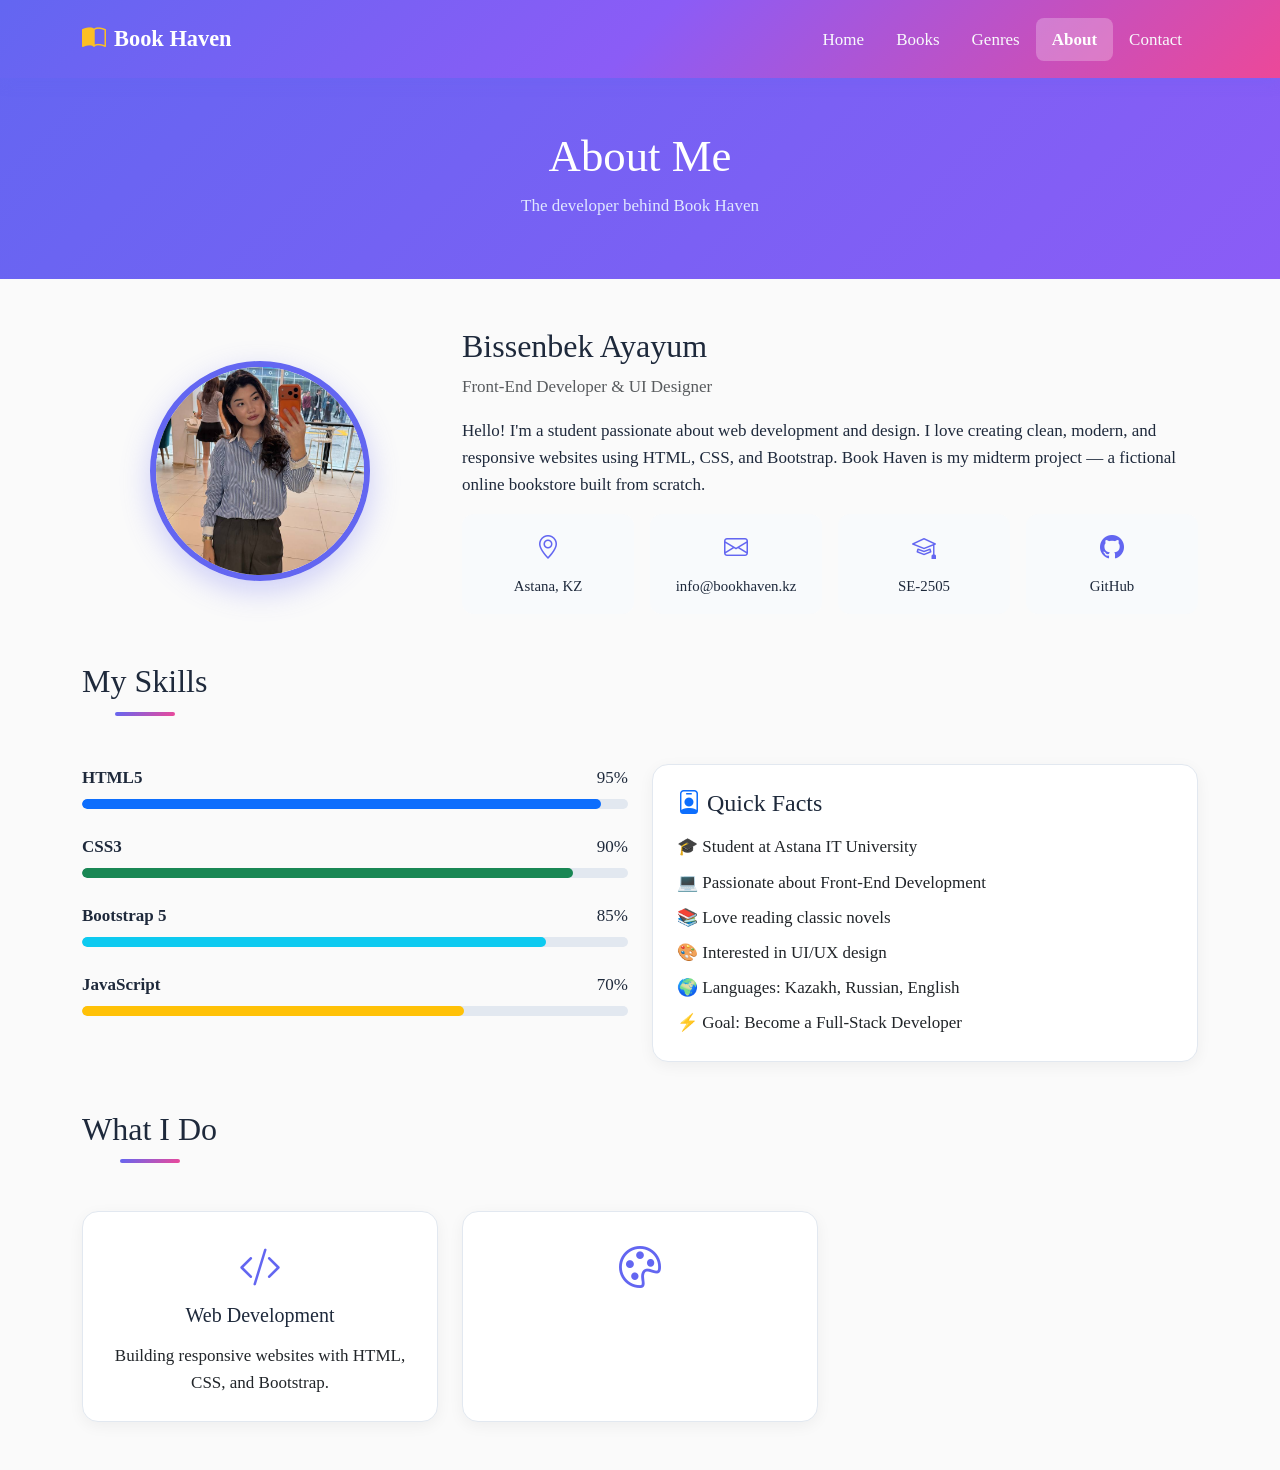
==== about.html @ 8545634e "Add book cover images and complete midterm project" ====
<!DOCTYPE html>
<html lang="en">
<head>
    <meta charset="UTF-8">
    <meta name="viewport" content="width=device-width, initial-scale=1.0">
    <title>About — Book Haven</title>
    <link href="https://cdn.jsdelivr.net/npm/bootstrap@5.3.3/dist/css/bootstrap.min.css" rel="stylesheet">
    <link rel="stylesheet" href="https://cdn.jsdelivr.net/npm/bootstrap-icons@1.11.3/font/bootstrap-icons.min.css">
    <link rel="stylesheet" href="css/style.css">
</head>
<body>

    <nav class="navbar navbar-expand-lg navbar-dark navbar-custom fixed-top" aria-label="Main navigation">
        <div class="container">
            <a class="navbar-brand d-flex align-items-center gap-2" href="index.html">
                <i class="bi bi-book-half brand-icon"></i>
                <span>Book Haven</span>
            </a>
            <button class="navbar-toggler" type="button" data-bs-toggle="collapse" data-bs-target="#mainNavbar">
                <span class="navbar-toggler-icon"></span>
            </button>
            <div class="collapse navbar-collapse" id="mainNavbar">
                <ul class="navbar-nav ms-auto mb-2 mb-lg-0">
                    <li class="nav-item"><a class="nav-link" href="index.html">Home</a></li>
                    <li class="nav-item"><a class="nav-link" href="books.html">Books</a></li>
                    <li class="nav-item"><a class="nav-link" href="genres.html">Genres</a></li>
                    <li class="nav-item"><a class="nav-link active" href="about.html">About</a></li>
                    <li class="nav-item"><a class="nav-link" href="contact.html">Contact</a></li>
                </ul>
            </div>
        </div>
    </nav>

    <header class="page-header text-center">
        <div class="container">
            <h1 class="mb-2">About Me</h1>
            <p class="mb-0">The developer behind Book Haven</p>
        </div>
    </header>

    <section class="container my-5">
        <div class="row g-4 align-items-center">
            <div class="col-12 col-lg-4 text-center">
                <img src="images/profile.jpg" alt="Bissenbek Ayayum" class="profile-photo">
            </div>
            <div class="col-12 col-lg-8">
                <h2 class="mb-2">Bissenbek Ayayum</h2>
                <p class="text-muted mb-3">Front-End Developer &amp; UI Designer</p>
                <p class="mb-3">
                    Hello! I'm a student passionate about web development and design.
                    I love creating clean, modern, and responsive websites using HTML, CSS, and Bootstrap.
                    Book Haven is my midterm project — a fictional online bookstore built from scratch.
                </p>
                <div class="row g-3">
                    <div class="col-6 col-md-3">
                        <div class="info-box">
                            <i class="bi bi-geo-alt"></i>
                            <p class="mb-0 small">Astana, KZ</p>
                        </div>
                    </div>
                    <div class="col-6 col-md-3">
                        <div class="info-box">
                            <i class="bi bi-envelope"></i>
                            <p class="mb-0 small">info@bookhaven.kz</p>
                        </div>
                    </div>
                    <div class="col-6 col-md-3">
                        <div class="info-box">
                            <i class="bi bi-mortarboard"></i>
                            <p class="mb-0 small">SE-2505</p>
                        </div>
                    </div>
                    <div class="col-6 col-md-3">
                        <div class="info-box">
                            <i class="bi bi-github"></i>
                            <p class="mb-0 small">GitHub</p>
                        </div>
                    </div>
                </div>
            </div>
        </div>
    </section>

    <section class="container my-5">
        <h2 class="section-title text-center mb-5">My Skills</h2>
        <div class="row g-4">
            <div class="col-12 col-md-6">
                <div class="skill-item">
                    <div class="d-flex justify-content-between mb-2">
                        <span><strong>HTML5</strong></span>
                        <span>95%</span>
                    </div>
                    <div class="progress">
                        <div class="progress-bar bg-primary" style="width: 95%"></div>
                    </div>
                </div>
                <div class="skill-item mt-4">
                    <div class="d-flex justify-content-between mb-2">
                        <span><strong>CSS3</strong></span>
                        <span>90%</span>
                    </div>
                    <div class="progress">
                        <div class="progress-bar bg-success" style="width: 90%"></div>
                    </div>
                </div>
                <div class="skill-item mt-4">
                    <div class="d-flex justify-content-between mb-2">
                        <span><strong>Bootstrap 5</strong></span>
                        <span>85%</span>
                    </div>
                    <div class="progress">
                        <div class="progress-bar bg-info" style="width: 85%"></div>
                    </div>
                </div>
                <div class="skill-item mt-4">
                    <div class="d-flex justify-content-between mb-2">
                        <span><strong>JavaScript</strong></span>
                        <span>70%</span>
                    </div>
                    <div class="progress">
                        <div class="progress-bar bg-warning" style="width: 70%"></div>
                    </div>
                </div>
            </div>
            <div class="col-12 col-md-6">
                <div class="card h-100 p-4">
                    <h4 class="mb-3"><i class="bi bi-person-badge text-primary"></i> Quick Facts</h4>
                    <ul class="list-unstyled mb-0">
                        <li class="mb-2">🎓 Student at Astana IT University</li>
                        <li class="mb-2">💻 Passionate about Front-End Development</li>
                        <li class="mb-2">📚 Love reading classic novels</li>
                        <li class="mb-2">🎨 Interested in UI/UX design</li>
                        <li class="mb-2">🌍 Languages: Kazakh, Russian, English</li>
                        <li class="mb-0">⚡ Goal: Become a Full-Stack Developer</li>
                    </ul>
                </div>
            </div>
        </div>
    </section>

    <section class="container my-5">
        <h2 class="section-title text-center mb-5">What I Do</h2>
        <div class="row row-cols-1 row-cols-md-3 g-4">
            <div class="col">
                <div class="card h-100 text-center p-4">
                    <div class="service-icon"><i class="bi bi-code-slash"></i></div>
                    <h5>Web Development</h5>
                    <p class="mb-0">Building responsive websites with HTML, CSS, and Bootstrap.</p>
                </div>
            </div>
            <div class="col">
                <div class="card h-100 text-center p-4">
                    <div class="service-icon"><i class="bi bi-palette"></i
---- css/style.css ----
* {
    box-sizing: border-box;
}

body {
    font-family: 'Georgia', 'Segoe UI', serif;
    background-color: #fafafa;
    color: #1e293b;
    line-height: 1.6;
    font-size: 15px;
    padding-top: 70px;
}

h1, h2, h3, h4, h5 {
    color: #1e293b;
    font-family: 'Georgia', serif;
    margin-bottom: 15px;
}

a {
    text-decoration: none;
    color: #6366f1;
    transition: 0.3s;
}

a:hover {
    color: #ec4899;
}

@media (min-width: 768px) {
    body { font-size: 16px; }
    h1 { font-size: 2.2rem; }
    h2 { font-size: 1.7rem; }
}

@media (min-width: 1024px) {
    body { font-size: 17px; }
    h1 { font-size: 2.8rem; }
    h2 { font-size: 2rem; }
}

.navbar-custom {
    background: linear-gradient(135deg, #6366f1, #8b5cf6, #ec4899);
    box-shadow: 0 2px 15px rgba(99, 102, 241, 0.3);
    padding: 15px 0;
}

.brand-icon {
    font-size: 24px;
    color: #fbbf24;
}

.navbar-brand {
    font-family: 'Georgia', serif;
    font-weight: bold;
    color: #fff !important;
    font-size: 1.4rem;
}

.navbar-custom .nav-link {
    color: #f8fafc !important;
    padding: 8px 16px !important;
    border-radius: 8px;
    transition: all 0.3s ease;
    font-weight: 500;
}

.navbar-custom .nav-link:hover {
    background: rgba(255, 255, 255, 0.15);
    color: #fff !important;
    transform: translateY(-2px);
}

.navbar-custom .nav-link.active {
    background: rgba(255, 255, 255, 0.25);
    color: #fff !important;
    font-weight: bold;
}

.navbar-toggler {
    border-color: rgba(255, 255, 255, 0.4);
}

.navbar-toggler:focus {
    box-shadow: 0 0 0 0.2rem rgba(255, 255, 255, 0.3);
}

.hero-section {
    background: linear-gradient(135deg, #6366f1, #8b5cf6, #ec4899);
    color: white;
    padding: 120px 20px 100px;
    margin-top: -70px;
    padding-top: 190px;
}

.hero-title {
    color: white;
    font-size: 2.5rem;
    margin-bottom: 20px;
    font-family: 'Georgia', serif;
}

.hero-subtitle {
    color: #f1f5f9;
    font-size: 1.15rem;
    margin-bottom: 30px;
}

@media (min-width: 768px) {
    .hero-title { font-size: 3.5rem; }
    .hero-subtitle { font-size: 1.3rem; }
}

.page-header {
    background: linear-gradient(135deg, #6366f1, #8b5cf6);
    color: white;
    padding: 80px 20px 60px;
    margin-top: -70px;
    padding-top: 130px;
    margin-bottom: 40px;
}

.page-header h1 {
    color: white;
}

.page-header p {
    color: #e0e7ff;
}

.btn-primary {
    background: linear-gradient(135deg, #6366f1, #8b5cf6);
    border: none;
    border-radius: 10px;
    font-weight: 600;
    padding: 10px 24px;
    transition: all 0.3s;
}

.btn-primary:hover {
    background: linear-gradient(135deg, #4f46e5, #7c3aed);
    transform: translateY(-2px);
    box-shadow: 0 8px 20px rgba(99, 102, 241, 0.4);
}

.btn-outline-primary {
    color: #6366f1;
    border: 2px solid #6366f1;
    border-radius: 10px;
    font-weight: 600;
    padding: 10px 24px;
    transition: all 0.3s;
}

.btn-outline-primary:hover {
    background: #6366f1;
    border-color: #6366f1;
    color: #fff;
    transform: translateY(-2px);
}

.btn-outline-light {
    color: white;
    border: 2px solid white;
    border-radius: 10px;
    font-weight: 600;
    padding: 10px 24px;
}

.btn-outline-light:hover {
    background: white;
    color: #6366f1;
}

.btn-secondary {
    background: #64748b;
    border: none;
    border-radius: 10px;
}

.card {
    border-radius: 16px;
    border: 1px solid #e2e8f0;
    box-shadow: 0 4px 15px rgba(0, 0, 0, 0.05);
    transition: transform 0.3s, box-shadow 0.3s;
    background: white;
}

.card:hover {
    transform: translateY(-5px);
    box-shadow: 0 15px 35px rgba(0, 0, 0, 0.1);
}

.card-img-top {
    height: 220px;
    object-fit: cover;
    border-top-left-radius: 16px;
    border-top-right-radius: 16px;
}

.book-card .price {
    color: #6366f1;
    font-weight: bold;
    font-size: 1.1rem;
}

.stat-card {
    background: white;
    border-radius: 16px;
    padding: 30px 20px;
    box-shadow: 0 4px 20px rgba(0, 0, 0, 0.05);
    transition: transform 0.3s;
}

.stat-card:hover {
    transform: translateY(-5px);
}

.stat-icon {
    font-size: 40px;
    color: #6366f1;
    display: block;
    margin-bottom: 15px;
}

.stat-number {
    color: #1e293b;
    font-size: 2rem;
    margin-bottom: 5px;
}

.stat-label {
    color: #64748b;
    margin-bottom: 0;
    font-size: 0.9rem;
}

.category-card {
    background: white;
    border-radius: 16px;
    padding: 40px 25px;
    text-align: center;
    box-shadow: 0 4px 20px rgba(0, 0, 0, 0.05);
    transition: all 0.3s;
    height: 100%;
    border: 2px solid transparent;
}

.category-card:hover {
    transform: translateY(-8px);
    border-color: #6366f1;
    box-shadow: 0 15px 35px rgba(99, 102, 241, 0.15);
}

.category-icon {
    font-size: 48px;
    color: #6366f1;
    display: block;
    margin-bottom: 20px;
}

.category-card h4 {
    color: #1e293b;
}

.category-card p {
    color: #64748b;
    margin-bottom: 0;
}

.genre-detail-card {
    background: white;
    border-radius: 16px;
    padding: 30px 25px;
    text-align: center;
    box-shadow: 0 4px 20px rgba(0, 0, 0, 0.06);
    transition: transform 0.3s, box-shadow 0.3s;
    height: 100%;
}

.genre-detail-card:hover {
    transform: translateY(-8px);
    box-shadow: 0 15px 35px rgba(0, 0, 0, 0.12);
}

.genre-icon-wrap {
    width: 70px;
    height: 70px;
    border-radius: 50%;
    display: flex;
    align-items: center;
    justify-content: center;
    margin: 0 auto 20px;
    color: white;
    font-size: 32px;
}

.gradient-purple { background: linear-gradient(135deg, #6366f1, #8b5cf6); }
.gradient-blue { background: linear-gradient(135deg, #3b82f6, #06b6d4); }
.gradient-amber { background: linear-gradient(135deg, #f59e0b, #f97316); }
.gradient-green { background: linear-gradient(135deg, #10b981, #22c55e); }
.gradient-pink { background: linear-gradient(135deg, #ec4899, #f43f5e); }
.gradient-red { background: linear-gradient(135deg, #ef4444, #dc2626); }

.genre-detail-card h4 {
    color: #1e293b;
    margin-bottom: 12px;
    font-size: 1.3rem;
}

.genre-detail-card p {
    color: #64748b;
    margin-bottom: 16px;
}

.badge-count {
    display: inline-block;
    background: #f1f5f9;
    color: #475569;
    padding: 6px 16px;
    border-radius: 20px;
    font-size: 0.85rem;
    font-weight: 600;
}

.section-title {
    color: #1e293b;
    position: relative;
    display: inline-block;
    padding-bottom: 15px;
}

.section-title::after {
    content: '';
    position: absolute;
    bottom: 0;
    left: 50%;
    transform: translateX(-50%);
    width: 60px;
    height: 4px;
    background: linear-gradient(135deg, #6366f1, #ec4899);
    border-radius: 2px;
}

.cta-section {
    background: linear-gradient(135deg, #6366f1, #8b5cf6);
    color: white;
    padding: 60px 20px;
    border-radius: 20px;
    margin: 60px auto;
    max-width: 1100px;
}

.cta-section h2 {
    color: white;
}

.footer-custom {
    background: linear-gradient(135deg, #1e293b, #334155);
    color: #cbd5e1;
    margin-top: 60px;
}

.footer-custom a {
    color: #cbd5e1;
    margin: 0 5px;
}

.footer-custom a:hover {
    color: #fbbf24;
}

.footer-custom strong {
    color: #fff;
}

.profile-photo {
    width: 220px;
    height: 220px;
    border-radius: 50%;
    object-fit: cover;
    border: 6px solid #6366f1;
    box-shadow: 0 10px 30px rgba(99, 102, 241, 0.3);
}

.profile-img {
    width: 150px;
    height: 150px;
    border-radius: 50%;
    object-fit: cover;
    border: 4px solid #6366f1;
    display: block;
}

.info-box {
    background: #f8fafc;
    border-radius: 12px;
    padding: 15px;
    text-align: center;
    transition: all 0.3s;
    height: 100%;
}

.info-box:hover {
    background: #eef2ff;
    transform: translateY(-3px);
}

.info-box i {
    font-size: 24px;
    color: #6366f1;
    display: block;
    margin-bottom: 8px;
}

.service-icon {
    font-size: 42px;
    color: #6366f1;
}

.progress {
    height: 10px;
    border-radius: 5px;
    background-color: #e2e8f0;
}

.progress-bar {
    border-radius: 5px;
}

.form-control, .form-select {
    border: 2px solid #e2e8f0;
    border-radius: 10px;
    padding: 12px;
    transition: all 0.3s;
}

.form-control:focus, .form-select:focus {
    border-color: #6366f1;
    box-shadow: 0 0 0 4px rgba(99, 102, 241, 0.1);
}

.form-label {
    font-weight: 600;
    color: #1e293b;
}

.input-group-text {
    background-color: #6366f1;
    color: #fff;
    border-color: #6366f1;
    border-radius: 10px 0 0 10px;
}

.profile-photo {
    width: 220px;             
    height: 220px;            
    border-radius: 50%;         
    object-fit: cover;          
    border: 6px solid #6366f1;  
    box-shadow: 0 10px 30px rgba(99, 102, 241, 0.3);
}
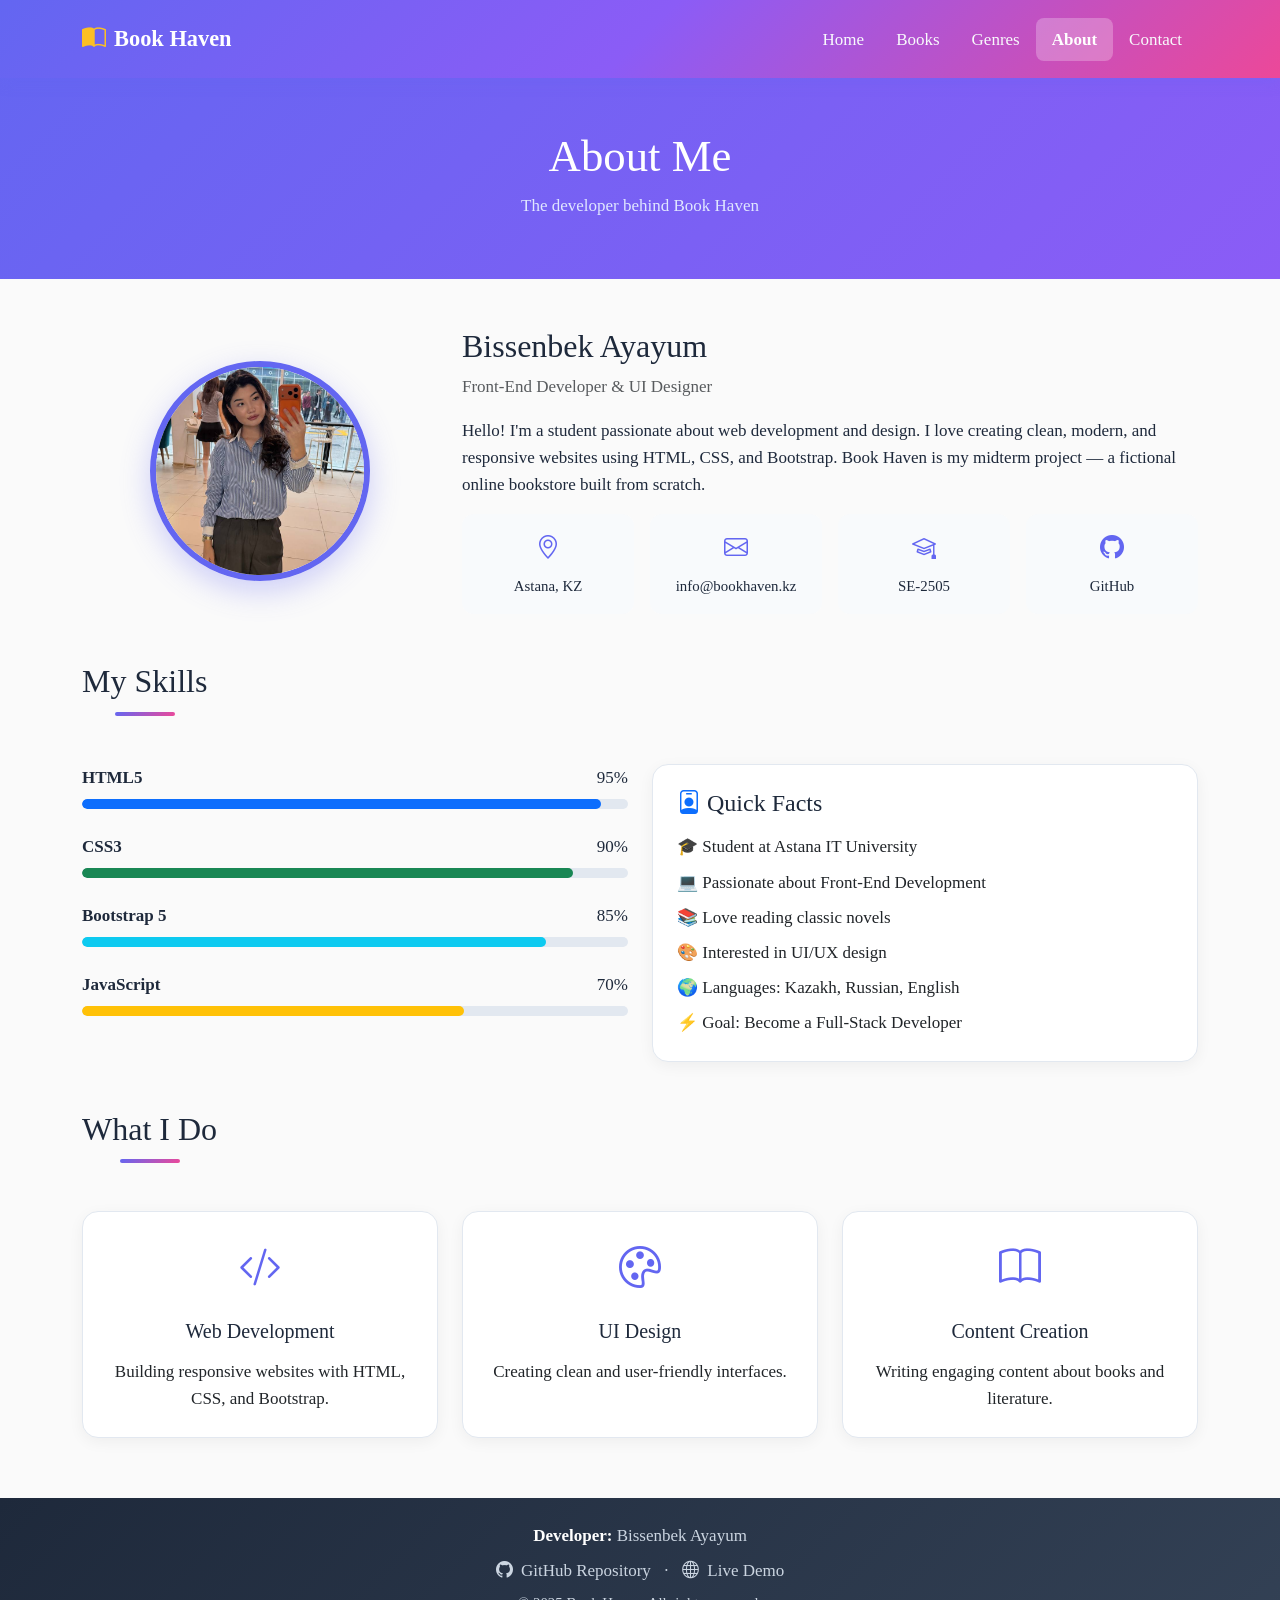
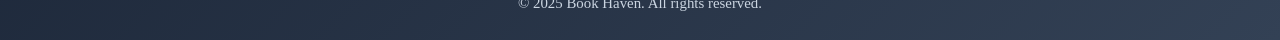
==== commit 2516ecec: "Add GitHub and Live Demo links to all footers" ====
--- a/about.html
+++ b/about.html
@@ -85,7 +85,7 @@
         <h2 class="section-title text-center mb-5">My Skills</h2>
         <div class="row g-4">
             <div class="col-12 col-md-6">
-                <div class="skill-item">
+                <div class="skill-item mb-4">
                     <div class="d-flex justify-content-between mb-2">
                         <span><strong>HTML5</strong></span>
                         <span>95%</span>
@@ -94,7 +94,7 @@
                         <div class="progress-bar bg-primary" style="width: 95%"></div>
                     </div>
                 </div>
-                <div class="skill-item mt-4">
+                <div class="skill-item mb-4">
                     <div class="d-flex justify-content-between mb-2">
                         <span><strong>CSS3</strong></span>
                         <span>90%</span>
@@ -103,7 +103,7 @@
                         <div class="progress-bar bg-success" style="width: 90%"></div>
                     </div>
                 </div>
-                <div class="skill-item mt-4">
+                <div class="skill-item mb-4">
                     <div class="d-flex justify-content-between mb-2">
                         <span><strong>Bootstrap 5</strong></span>
                         <span>85%</span>
@@ -112,7 +112,7 @@
                         <div class="progress-bar bg-info" style="width: 85%"></div>
                     </div>
                 </div>
-                <div class="skill-item mt-4">
+                <div class="skill-item">
                     <div class="d-flex justify-content-between mb-2">
                         <span><strong>JavaScript</strong></span>
                         <span>70%</span>
@@ -143,11 +143,50 @@
         <div class="row row-cols-1 row-cols-md-3 g-4">
             <div class="col">
                 <div class="card h-100 text-center p-4">
-                    <div class="service-icon"><i class="bi bi-code-slash"></i></div>
+                    <div class="service-icon mb-3"><i class="bi bi-code-slash"></i></div>
                     <h5>Web Development</h5>
                     <p class="mb-0">Building responsive websites with HTML, CSS, and Bootstrap.</p>
                 </div>
             </div>
             <div class="col">
                 <div class="card h-100 text-center p-4">
-                    <div class="service-icon"><i class="bi bi-palette"></i+                    <div class="service-icon mb-3"><i class="bi bi-palette"></i></div>
+                    <h5>UI Design</h5>
+                    <p class="mb-0">Creating clean and user-friendly interfaces.</p>
+                </div>
+            </div>
+            <div class="col">
+                <div class="card h-100 text-center p-4">
+                    <div class="service-icon mb-3"><i class="bi bi-book"></i></div>
+                    <h5>Content Creation</h5>
+                    <p class="mb-0">Writing engaging content about books and literature.</p>
+                </div>
+            </div>
+        </div>
+    </section>
+
+    <footer class="footer-custom text-center py-4">
+        <div class="container">
+            <p class="mb-2"><strong>Developer:</strong> Bissenbek Ayayum</p>
+            <p class="mb-2">
+                <a href="https://github.com/abisenbeekk/web-assignment1-book-haven" 
+                   target="_blank" 
+                   rel="noopener noreferrer" 
+                   class="footer-link">
+                    <i class="bi bi-github"></i> GitHub Repository
+                </a>
+                &nbsp;·&nbsp;
+                <a href="https://abisenbeekk.github.io/web-assignment1-book-haven/" 
+                   target="_blank" 
+                   rel="noopener noreferrer" 
+                   class="footer-link">
+                    <i class="bi bi-globe"></i> Live Demo
+                </a>
+            </p>
+            <p class="mb-0 small">&copy; 2025 Book Haven. All rights reserved.</p>
+        </div>
+    </footer>
+
+    <script src="https://cdn.jsdelivr.net/npm/bootstrap@5.3.3/dist/js/bootstrap.bundle.min.js"></script>
+</body>
+</html>
--- a/css/style.css
+++ b/css/style.css
@@ -459,4 +459,19 @@
     object-fit: cover;          
     border: 6px solid #6366f1;  
     box-shadow: 0 10px 30px rgba(99, 102, 241, 0.3);
+}
+.footer-link {
+    color: #fbbf24;
+    text-decoration: none;
+    font-weight: 500;
+    transition: color 0.3s;
+}
+
+.footer-link:hover {
+    color: #fff;
+    text-decoration: underline;
+}
+
+.footer-link i {
+    margin-right: 4px;
 }
